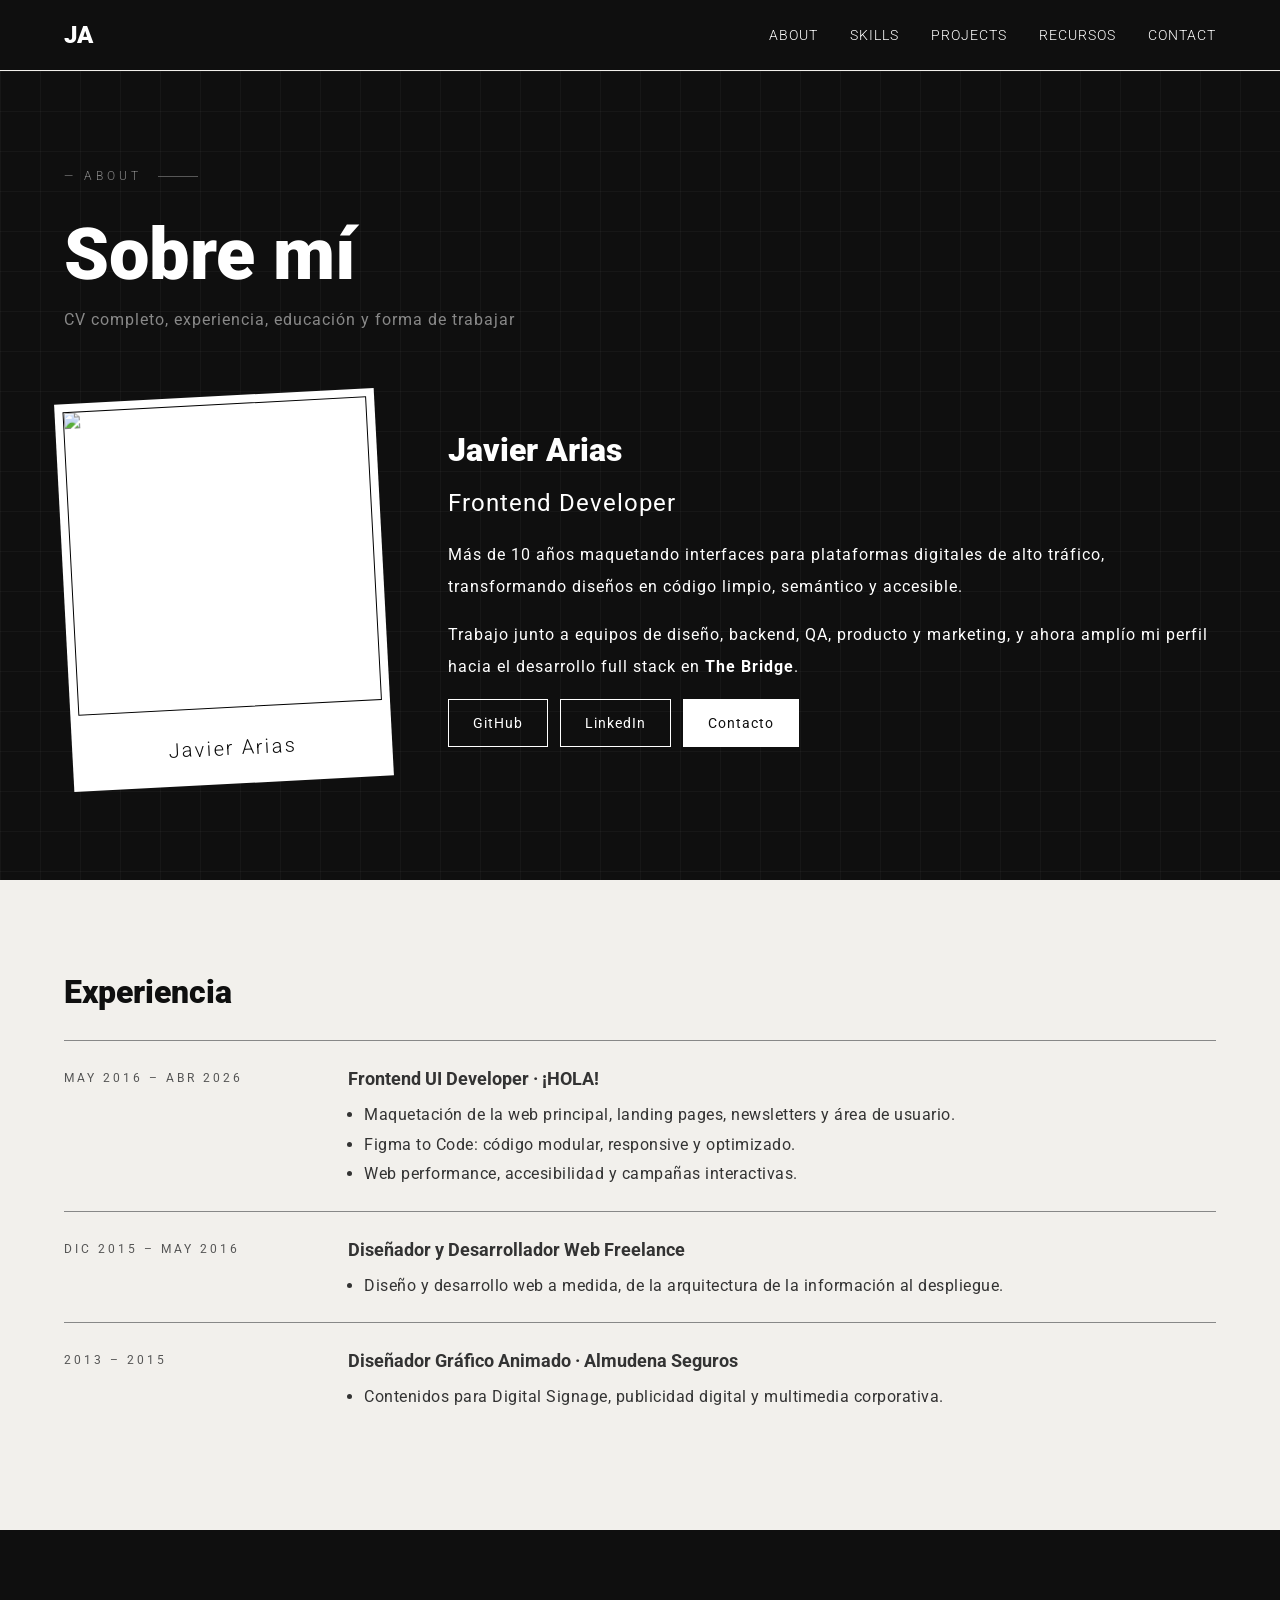
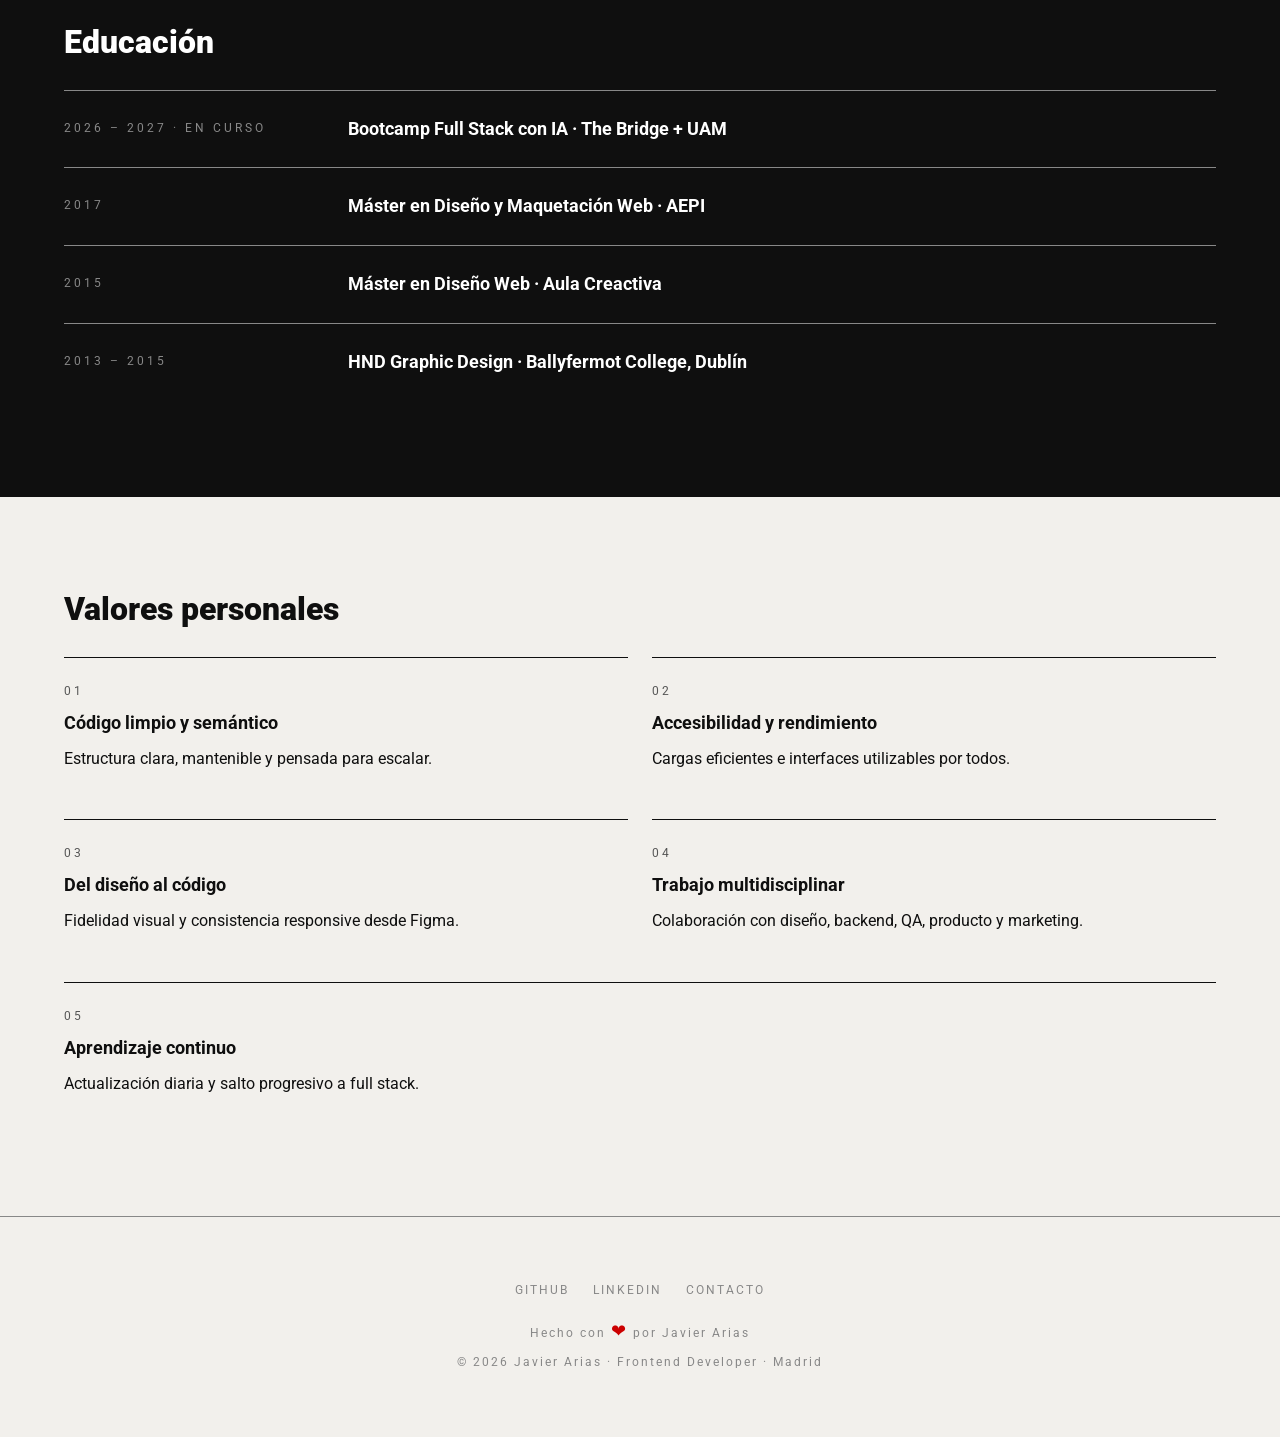
==== about.html @ d060c379 "Feature Sprint-3 - About" ====
<!DOCTYPE html>
<html lang="es">
  <head>
    <meta charset="UTF-8" />
    <meta name="viewport" content="width=device-width, initial-scale=1.0" />
    <meta
      name="description"
      content="Sobre Javier Arias: experiencia, educación y valores de un desarrollador frontend en camino hacia full stack"
    />
    <link
      rel="icon"
      type="image/png"
      href="https://res.cloudinary.com/z6bhb6c7/image/upload/v1793443373/favicon-32x32.png"
    />
    <link rel="stylesheet" href="./css/reset.css" />
    <link rel="stylesheet" href="./css/styles.css" />
    <title>About | Javier Arias</title>
  </head>
  <body>
    <header class="header__main">
      <a href="index.html" class="logo">JA</a>
      <nav class="nav__main">
        <ul class="nav__links">
          <li class="nav__links--li"><a href="about.html">About</a></li>
          <li class="nav__links--li"><a href="index.html#skills">Skills</a></li>
          <li class="nav__links--li"><a href="index.html#projects">Projects</a></li>
          <li class="nav__links--li"><a href="index.html#recursos">Recursos</a></li>
          <li class="nav__links--li"><a href="contacto.html">Contact</a></li>
        </ul>
      </nav>
      <div class="nav__hamburguer">
        <span></span>
        <span></span>
        <span></span>
      </div>
    </header>
    <main>
      <section class="section section--dark about__intro" id="biografia">
        <div class="section__container about__container">
          <p class="section__label">— About</p>
          <header class="about__header">
            <h1 class="about__title">Sobre mí</h1>
            <p class="about__subtitle">
              CV completo, experiencia, educación y forma de trabajar
            </p>
          </header>
          <div class="about__profile">
            <figure class="polaroid">
              <img
                class="polaroid__img"
                src="https://res.cloudinary.com/z6bhb6c7/image/upload/v1794503310/ilustracion-about.png"
                alt="Ilustración de Javier Arias"
              />
              <figcaption class="polaroid__caption">Javier Arias</figcaption>
            </figure>
            <div class="about__text">
              <h2 class="about__name">Javier Arias</h2>
              <p class="about__role">Frontend Developer</p>
              <p class="about__bio">
                Más de 10 años maquetando interfaces para plataformas digitales
                de alto tráfico, transformando diseños en código limpio,
                semántico y accesible.
              </p>
              <p class="about__bio">
                Trabajo junto a equipos de diseño, backend, QA, producto y
                marketing, y ahora amplío mi perfil hacia el desarrollo full
                stack en <strong>The Bridge</strong>.
              </p>
              <div class="hero__actions">
                <a
                  href="https://github.com/ariasimage"
                  class="hero__btn"
                  target="_blank"
                  rel="noopener noreferrer"
                  >GitHub</a
                >
                <a
                  href="https://www.linkedin.com/in/javier-arias-frontend/"
                  class="hero__btn"
                  target="_blank"
                  rel="noopener noreferrer"
                  >LinkedIn</a
                >
                <a href="contacto.html" class="hero__btn hero__btn--solid"
                  >Contacto</a
                >
              </div>
            </div>
          </div>
        </div>
      </section>
      <section class="section section--light" id="experiencia">
        <div class="section__container about__container">
          <h2 class="about__heading">Experiencia</h2>
          <ul class="about__list">
            <li class="about__item">
              <p class="about__date">May 2016 – Abr 2026</p>
              <div class="about__body">
                <h3 class="about__item-title">Frontend UI Developer · ¡HOLA!</h3>
                <ul class="about__tasks">
                  <li>
                    Maquetación de la web principal, landing pages, newsletters
                    y área de usuario.
                  </li>
                  <li>
                    Figma to Code: código modular, responsive y optimizado.
                  </li>
                  <li>
                    Web performance, accesibilidad y campañas interactivas.
                  </li>
                </ul>
              </div>
            </li>
            <li class="about__item">
              <p class="about__date">Dic 2015 – May 2016</p>
              <div class="about__body">
                <h3 class="about__item-title">
                  Diseñador y Desarrollador Web Freelance
                </h3>
                <ul class="about__tasks">
                  <li>
                    Diseño y desarrollo web a medida, de la arquitectura de la
                    información al despliegue.
                  </li>
                </ul>
              </div>
            </li>
            <li class="about__item">
              <p class="about__date">2013 – 2015</p>
              <div class="about__body">
                <h3 class="about__item-title">
                  Diseñador Gráfico Animado · Almudena Seguros
                </h3>
                <ul class="about__tasks">
                  <li>
                    Contenidos para Digital Signage, publicidad digital y
                    multimedia corporativa.
                  </li>
                </ul>
              </div>
            </li>
          </ul>
        </div>
      </section>
      <section class="section section--dark" id="educacion">
        <div class="section__container about__container">
          <h2 class="about__heading">Educación</h2>
          <ul class="about__list">
            <li class="about__item">
              <p class="about__date">2026 – 2027 · En curso</p>
              <div class="about__body">
                <h3 class="about__item-title">
                  Bootcamp Full Stack con IA · The Bridge + UAM
                </h3>
              </div>
            </li>
            <li class="about__item">
              <p class="about__date">2017</p>
              <div class="about__body">
                <h3 class="about__item-title">
                  Máster en Diseño y Maquetación Web · AEPI
                </h3>
              </div>
            </li>
            <li class="about__item">
              <p class="about__date">2015</p>
              <div class="about__body">
                <h3 class="about__item-title">
                  Máster en Diseño Web · Aula Creactiva
                </h3>
              </div>
            </li>
            <li class="about__item">
              <p class="about__date">2013 – 2015</p>
              <div class="about__body">
                <h3 class="about__item-title">
                  HND Graphic Design · Ballyfermot College, Dublín
                </h3>
              </div>
            </li>
          </ul>
        </div>
      </section>
      <section class="section section--light" id="valores">
        <div class="section__container about__container">
          <h2 class="about__heading">Valores personales</h2>
          <ul class="about__cards">
            <li class="about__card">
              <span class="about__card-num">01</span>
              <h3 class="about__item-title">Código limpio y semántico</h3>
              <p>Estructura clara, mantenible y pensada para escalar.</p>
            </li>
            <li class="about__card">
              <span class="about__card-num">02</span>
              <h3 class="about__item-title">Accesibilidad y rendimiento</h3>
              <p>Cargas eficientes e interfaces utilizables por todos.</p>
            </li>
            <li class="about__card">
              <span class="about__card-num">03</span>
              <h3 class="about__item-title">Del diseño al código</h3>
              <p>Fidelidad visual y consistencia responsive desde Figma.</p>
            </li>
            <li class="about__card">
              <span class="about__card-num">04</span>
              <h3 class="about__item-title">Trabajo multidisciplinar</h3>
              <p>
                Colaboración con diseño, backend, QA, producto y marketing.
              </p>
            </li>
            <li class="about__card">
              <span class="about__card-num">05</span>
              <h3 class="about__item-title">Aprendizaje continuo</h3>
              <p>Actualización diaria y salto progresivo a full stack.</p>
            </li>
          </ul>
        </div>
      </section>
    </main>
    <footer class="footer">
      <nav class="footer__nav" aria-label="Enlaces del pie de página">
        <a
          href="https://github.com/ariasimage"
          target="_blank"
          rel="noopener noreferrer"
          >GitHub</a
        >
        <a
          href="https://www.linkedin.com/in/javier-arias-frontend/"
          target="_blank"
          rel="noopener noreferrer"
          >LinkedIn</a
        >
        <a href="contacto.html">Contacto</a>
      </nav>
      <p>
        Hecho con <span class="heart" aria-hidden="true">❤</span> por Javier
        Arias
      </p>
      <p>© 2026 Javier Arias · Frontend Developer · Madrid</p>
    </footer>
  </body>
</html>
---- css/styles.css ----
@import url('https://fonts.googleapis.com/css2?family=Roboto:wght@300;400;500;700;900&display=swap');

:root {
  --color-primary: #2c3e50;
  --color-secondary: #555;
  --color-text: #333333;
  --color-white: #fff;
  --color-black: #000;
  --color-light: #f2f0ec;
  --color-dark: #0f0f0f;
  --color-grey: #888;

  --font-weight-light: 300;
  --font-weight-regular: 400;
  --font-weight-medium: 500;
  --font-weight-bold: 700;
  --font-weight-extraBold: 900;

  --font-size-2xs: 0.75rem; /* 12px */
  --font-size-xs: 0.875rem; /* 14px */
  --font-size-sm: 1rem; /* 16px */
  --font-size-md: 1.125rem; /* 18px */
  --font-size-lg: 1.25rem; /* 20px */
  --font-size-xl: 1.5rem; /* 24px */
  --font-size-2xl: 2rem; /* 32px */
  --font-size-3xl: 2.5rem; /* 40px */
  --font-size-4xl: 3rem; /* 48px */
  --font-size-5xl: 3.5rem; /* 56px */

  --space-3xs: 0.125rem; /* 2px */
  --space-2xs: 0.25rem; /* 4px */
  --space-xs: 0.5rem; /* 8px */
  --space-sm: 0.75rem; /* 12px */
  --space-md: 1rem; /* 16px */
  --space-lg: 1.5rem; /* 24px */
  --space-xl: 2rem; /* 32px */
  --space-2xl: 3rem; /* 48px */
  --space-3xl: 4rem; /* 64px */
  --space-4xl: 6rem; /* 96px */
}

body {
  font-family: 'Roboto', sans-serif;
  color: var(--color-text);
  line-height: 1.6;
  display: flex;
  flex-direction: column;
  min-height: 100vh;
}

.logo {
  font-weight: var(--font-weight-extraBold);
  font-size: var(--font-size-xl);
  color: var(--color-white);
  transition: color 0.2s;
}

.logo:hover {
  color: var(--color-grey);
}

.header__main {
  display: flex;
  justify-content: space-between;
  align-items: center;
  position: sticky;
  top: 0;
  background-color: var(--color-dark);
  box-shadow: var(--shadow-md);
  z-index: 1000;
  padding: var(--space-md) var(--space-xl);
  border-bottom: 1px solid var(--color-light);
}

.nav__main {
  display: none;
  justify-content: space-between;
  align-items: center;
  color: var(--color-white);
}

.nav__links {
  display: flex;
  gap: var(--space-xl);
  letter-spacing: 1px;
  font-size: var(--font-size-xs);
  font-weight: var(--font-weight-light);
  transition: color 0.2s;
  text-transform: uppercase;
}

.nav__links--li {
  transition: color 0.2s linear;
}

.nav__links--li:hover {
  color: var(--color-grey);
}

.nav__hamburguer {
  display: flex;
  flex-direction: column;
  justify-content: space-between;
  width: 30px;
  height: 20px;
  cursor: pointer;
}

.nav__hamburguer span {
  width: 100%;
  height: var(--space-2xs);
  background-color: var(--color-white);
}

.hero {
  display: flex;
  flex-direction: column;
  background-color: var(--color-dark);
  background-image:
    linear-gradient(rgba(255, 255, 255, 0.035) 1px, transparent 1px),
    linear-gradient(90deg, rgba(255, 255, 255, 0.035) 1px, transparent 1px);
  background-size: 40px 40px;
  color: var(--color-white);
}

.hero__image {
  order: -1;
  height: 52vh;
  background: var(--color-light)
    url('https://res.cloudinary.com/z6bhb6c7/image/upload/v1793442219/ilustracion-web.jpg')
    no-repeat right bottom / contain;
  background-blend-mode: multiply;
}

.hero__text {
  display: flex;
  flex-direction: column;
  gap: var(--space-lg);
  padding: var(--space-xl);
}

.hero__name {
  font-size: var(--font-size-4xl);
  font-weight: var(--font-weight-extraBold);
  line-height: 1;
  animation: hero-fade-up 1s ease;
}

.hero__actions {
  display: flex;
  flex-wrap: wrap;
  gap: var(--space-sm);
}

.hero__btn {
  padding: var(--space-sm) var(--space-md);
  border: 1px solid var(--color-white);
  font-size: var(--font-size-xs);
  letter-spacing: 1px;
  color: var(--color-white);
  transition:
    background-color 0.25s,
    color 0.25s;
  animation: hero-fade-up 1s ease;
}

.hero__btn--solid {
  background-color: var(--color-white);
  color: var(--color-dark);
}

.hero__btn:hover,
.hero__btn:focus-visible {
  background-color: var(--color-white);
  color: var(--color-dark);
}

.hero__btn--solid:hover,
.hero__btn--solid:focus-visible {
  background-color: transparent;
  color: var(--color-white);
}

.hero__btn:focus-visible {
  outline: 2px solid var(--color-white);
  outline-offset: 3px;
}

@keyframes hero-fade-up {
  from {
    opacity: 0;
    transform: translateY(30px);
  }
  to {
    opacity: 1;
    transform: none;
  }
}

.section {
  padding: var(--space-3xl) var(--space-xl);
}

.section--light {
  background-color: var(--color-light);
  color: var(--color-text);
}

.section--dark {
  background-color: var(--color-dark);
  color: var(--color-white);
}

.section__label {
  display: flex;
  align-items: center;
  gap: var(--space-md);
  margin-bottom: var(--space-2xl);
  font-size: var(--font-size-2xs);
  font-weight: var(--font-weight-light);
  letter-spacing: 4px;
  text-transform: uppercase;
  color: var(--color-grey);
}

.section__label::after {
  content: '';
  width: 40px;
  height: 1px;
  background-color: currentColor;
  opacity: 0.6;
}

.section__container {
  max-width: 1200px;
  margin: 0 auto;
}

.section__role--tag {
  font-size: var(--font-size-xl);
  color: var(--color-dark);
  letter-spacing: 1px;
  padding-bottom: var(--space-md);
}

.section__description {
  line-height: 2;
  letter-spacing: 1px;
  color: var(--color-dark);
}

.footer {
  display: flex;
  flex-direction: column;
  align-items: center;
  gap: var(--space-xs);
  margin-top: auto;
  padding: var(--space-3xl) var(--space-xl);
  background-color: var(--color-light);
  border-top: 1px solid var(--color-grey);
  color: var(--color-grey);
  font-size: var(--font-size-2xs);
  letter-spacing: 2px;
  text-align: center;
}

.footer__nav {
  display: flex;
  justify-content: center;
  flex-wrap: wrap;
  gap: var(--space-lg);
  margin-bottom: var(--space-xs);
}

.footer__nav a {
  color: var(--color-grey);
  font-weight: var(--font-weight-regular);
  text-transform: uppercase;
  transition: color 0.2s;
}

.footer__nav a:hover,
.footer__nav a:focus-visible {
  color: var(--color-dark);
}

.heart {
  display: inline-block;
  color: #cc0000;
  font-size: var(--font-size-md);
  animation: heartbeat 1.5s infinite;
}

@keyframes heartbeat {
  0% {
    transform: scale(1);
  }
  14% {
    transform: scale(1.3);
  }
  28% {
    transform: scale(1);
  }
  42% {
    transform: scale(1.2);
  }
  70% {
    transform: scale(1);
  }
  100% {
    transform: scale(1);
  }
}

.main--grow {
  display: flex;
  flex: 1;
}

.contact {
  display: flex;
  flex: 1;
  justify-content: center;
  padding: var(--space-3xl) var(--space-xl);
  background-color: var(--color-light);
}

.contact__container {
  display: flex;
  flex-direction: column;
  gap: var(--space-lg);
  width: 100%;
  max-width: 760px;
}

.contact__tag {
  margin-bottom: 0;
  color: var(--color-secondary);
}

.contact__title {
  font-size: var(--font-size-4xl);
  font-weight: var(--font-weight-extraBold);
  line-height: 1;
  color: var(--color-dark);
}

.contact__intro {
  margin-bottom: var(--space-lg);
  line-height: 2;
  letter-spacing: 1px;
  color: var(--color-dark);
}

.contact__form {
  display: flex;
  flex-direction: column;
  gap: var(--space-lg);
}

.contact__row {
  display: flex;
  flex-direction: column;
  gap: var(--space-lg);
}

.contact__field {
  display: flex;
  flex-direction: column;
  flex: 1;
  gap: var(--space-xs);
}

.contact__label {
  font-size: var(--font-size-2xs);
  letter-spacing: 3px;
  text-transform: uppercase;
  color: var(--color-secondary);
}

.contact__input {
  width: 100%;
  padding: var(--space-sm) var(--space-md);
  border: 1px solid var(--color-dark);
  background-color: var(--color-white);
  font: inherit;
  font-size: var(--font-size-sm);
  color: var(--color-dark);
}

.contact__input::placeholder {
  color: var(--color-secondary);
  opacity: 0.5;
}

.contact__input:focus-visible {
  outline: 2px solid var(--color-dark);
  outline-offset: 3px;
}

.contact__textarea {
  resize: vertical;
  min-height: 160px;
}

.contact__submit {
  align-self: flex-start;
  padding: var(--space-md) var(--space-2xl);
  border: 1px solid var(--color-dark);
  background-color: var(--color-dark);
  font: inherit;
  font-size: var(--font-size-xs);
  letter-spacing: 2px;
  text-transform: uppercase;
  color: var(--color-white);
  cursor: pointer;
  transition:
    background-color 0.25s,
    color 0.25s;
}

.contact__submit:hover,
.contact__submit:focus-visible {
  background-color: transparent;
  color: var(--color-dark);
}

.contact__submit:focus-visible {
  outline: 2px solid var(--color-dark);
  outline-offset: 3px;
}

.about__intro {
  background-image:
    linear-gradient(rgba(255, 255, 255, 0.035) 1px, transparent 1px),
    linear-gradient(90deg, rgba(255, 255, 255, 0.035) 1px, transparent 1px);
  background-size: 40px 40px;
}

.about__container {
  display: flex;
  flex-direction: column;
  gap: var(--space-xl);
}

.about__container .section__label {
  margin-bottom: 0;
}

.about__header {
  display: flex;
  flex-direction: column;
  gap: var(--space-md);
}

.about__title {
  font-size: var(--font-size-4xl);
  font-weight: var(--font-weight-extraBold);
  line-height: 1;
}

.about__subtitle {
  letter-spacing: 1px;
  color: var(--color-grey);
}

.about__profile {
  display: flex;
  flex-direction: column;
  align-items: center;
  gap: var(--space-2xl);
  padding-top: var(--space-xl);
}

.about__text {
  display: flex;
  flex-direction: column;
  gap: var(--space-md);
}

.about__name {
  font-size: var(--font-size-2xl);
  font-weight: var(--font-weight-extraBold);
  line-height: 1.1;
}

.about__role {
  font-size: var(--font-size-xl);
  letter-spacing: 1px;
}

.about__bio {
  line-height: 2;
  letter-spacing: 1px;
}

.polaroid {
  display: flex;
  flex-direction: column;
  flex: 0 0 auto;
  width: 100%;
  max-width: 320px;
  padding: var(--space-xs);
  background-color: var(--color-white);
  transform: rotate(-3deg);
  transition: transform 0.3s ease;
}

.polaroid:hover {
  transform: rotate(0deg);
}

.polaroid__img {
  width: 100%;
  aspect-ratio: 1 / 1;
  object-fit: cover;
  border: 1px solid var(--color-black);
}

.polaroid__caption {
  padding: var(--space-lg) 0 var(--space-sm);
  text-align: center;
  font-size: var(--font-size-lg);
  font-weight: var(--font-weight-light);
  letter-spacing: 2px;
  color: var(--color-dark);
}

.about__heading {
  font-size: var(--font-size-2xl);
  font-weight: var(--font-weight-extraBold);
  line-height: 1;
}

.section--light .about__heading {
  color: var(--color-dark);
}

.about__list {
  display: flex;
  flex-direction: column;
}

.about__item {
  display: flex;
  flex-direction: column;
  gap: var(--space-xs);
  padding: var(--space-lg) 0;
  border-top: 1px solid var(--color-grey);
}

.about__date {
  font-size: var(--font-size-2xs);
  letter-spacing: 3px;
  text-transform: uppercase;
  color: var(--color-grey);
}

.section--light .about__date {
  color: var(--color-secondary);
}

.about__body {
  display: flex;
  flex-direction: column;
  flex: 1;
  gap: var(--space-xs);
}

.about__item-title {
  font-size: var(--font-size-md);
  font-weight: var(--font-weight-bold);
}

.about__tasks {
  display: flex;
  flex-direction: column;
  gap: var(--space-2xs);
  padding-left: var(--space-md);
  list-style: disc;
  letter-spacing: 0.5px;
}

.about__cards {
  display: flex;
  flex-direction: column;
  gap: var(--space-md);
}

.about__card {
  display: flex;
  flex-direction: column;
  gap: var(--space-xs);
  padding: var(--space-lg) 0;
  border-top: 1px solid var(--color-dark);
  color: var(--color-dark);
}

.about__card-num {
  font-size: var(--font-size-2xs);
  letter-spacing: 3px;
  color: var(--color-secondary);
}

@media (min-width: 768px) {
  .nav__hamburguer {
    display: none;
  }

  .nav__main {
    display: flex;
  }

  .section {
    padding: var(--space-4xl) var(--space-3xl);
  }

  .header__main {
    padding: var(--space-md) var(--space-3xl);
  }

  .section__role--tag {
    font-size: var(--font-size-2xl);
  }

  .contact {
    padding: var(--space-4xl) var(--space-3xl);
  }

  .contact__title {
    font-size: 4.5rem;
  }

  .contact__row {
    flex-direction: row;
  }
  .about__title {
    font-size: 4.5rem;
  }

  .about__profile {
    flex-direction: row;
    gap: var(--space-3xl);
  }

  .about__text {
    flex: 1;
  }

  .about__item {
    flex-direction: row;
    gap: var(--space-3xl);
  }

  .about__date {
    flex: 0 0 220px;
    padding-top: var(--space-2xs);
  }

  .about__cards {
    flex-direction: row;
    flex-wrap: wrap;
    gap: var(--space-lg);
  }

  .about__card {
    flex: 1 1 calc(50% - var(--space-lg));
  }
}

@media (min-width: 1240px) {
  .hero {
    flex-direction: row;
    height: 60vh;
    min-height: 480px;
  }

  .hero__text {
    flex: 0 0 50%;
    justify-content: center;
    padding: var(--space-3xl);
  }

  .hero__image {
    order: 0;
    flex: 1;
    height: auto;
  }

  .hero__name {
    font-size: 150px;
  }

  .hero__name span {
    display: block;
  }

  .hero__btn {
    padding: var(--space-sm) var(--space-lg);
  }
}
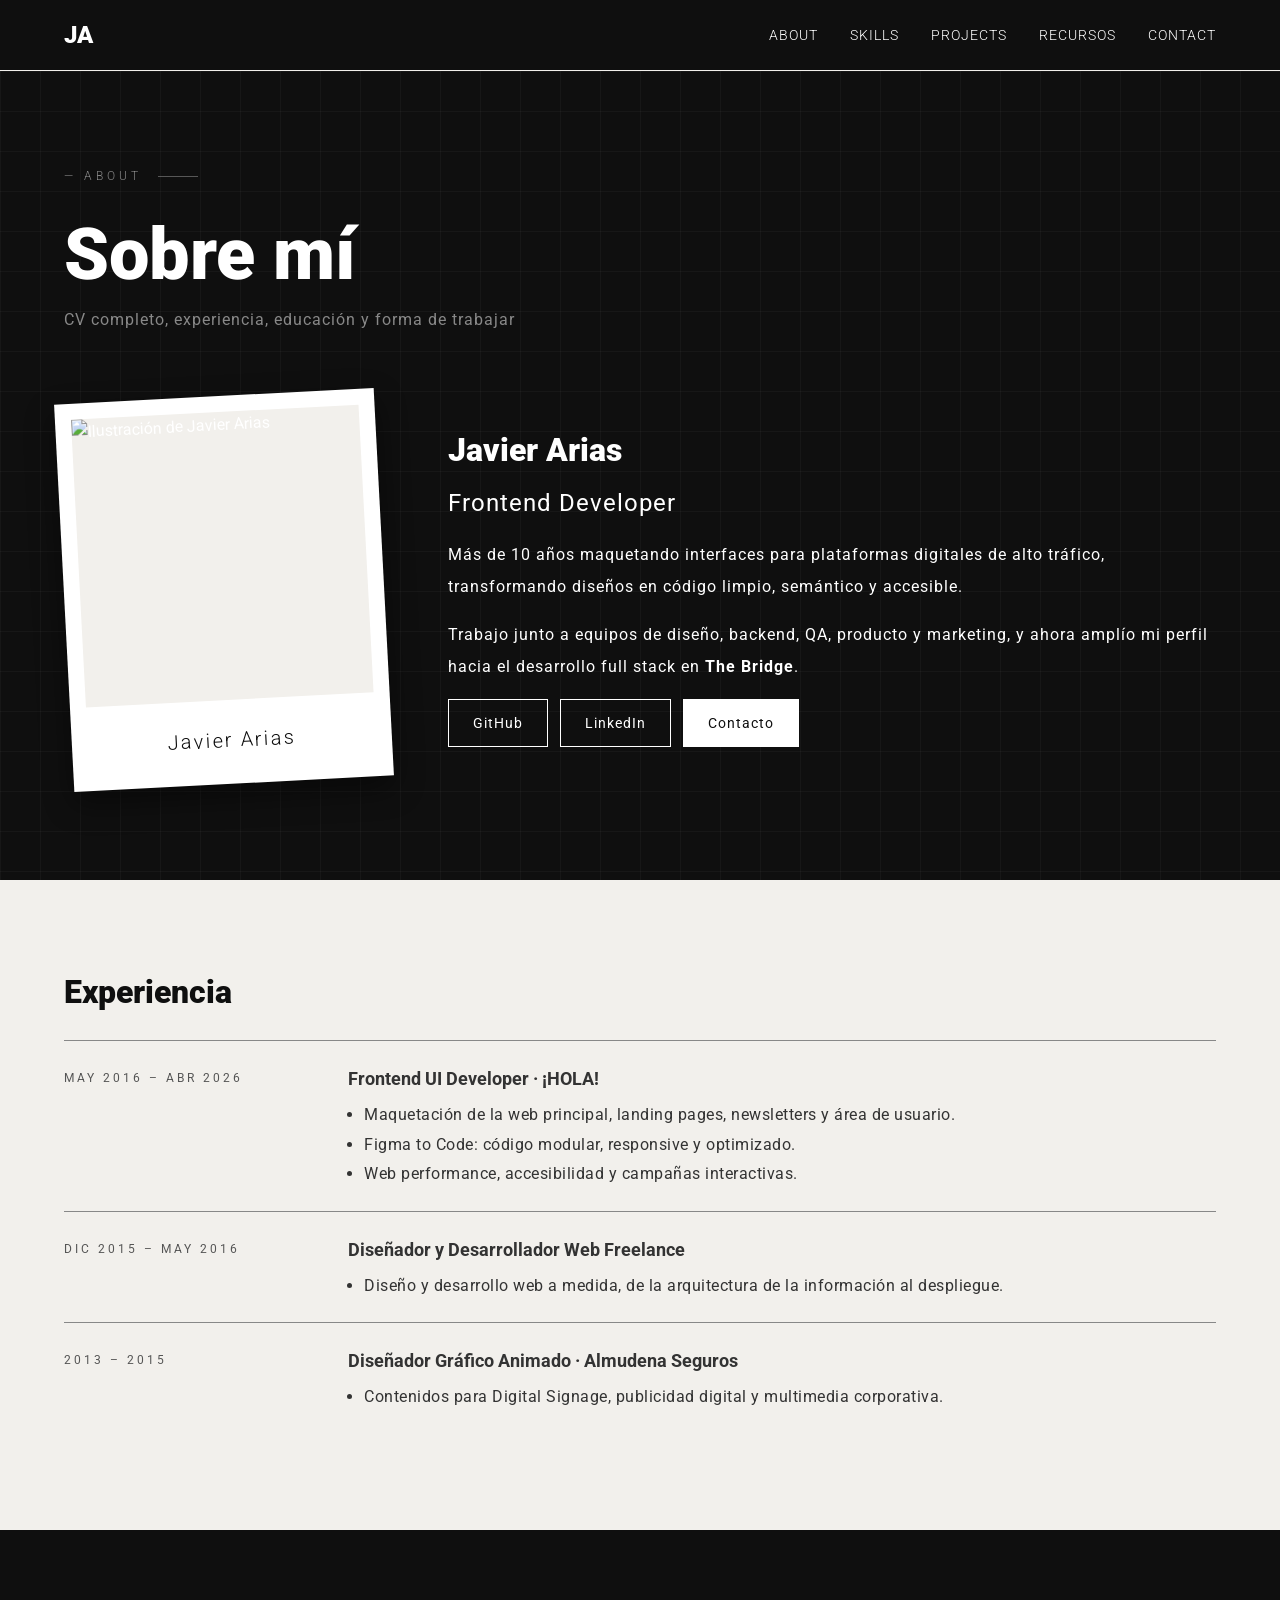
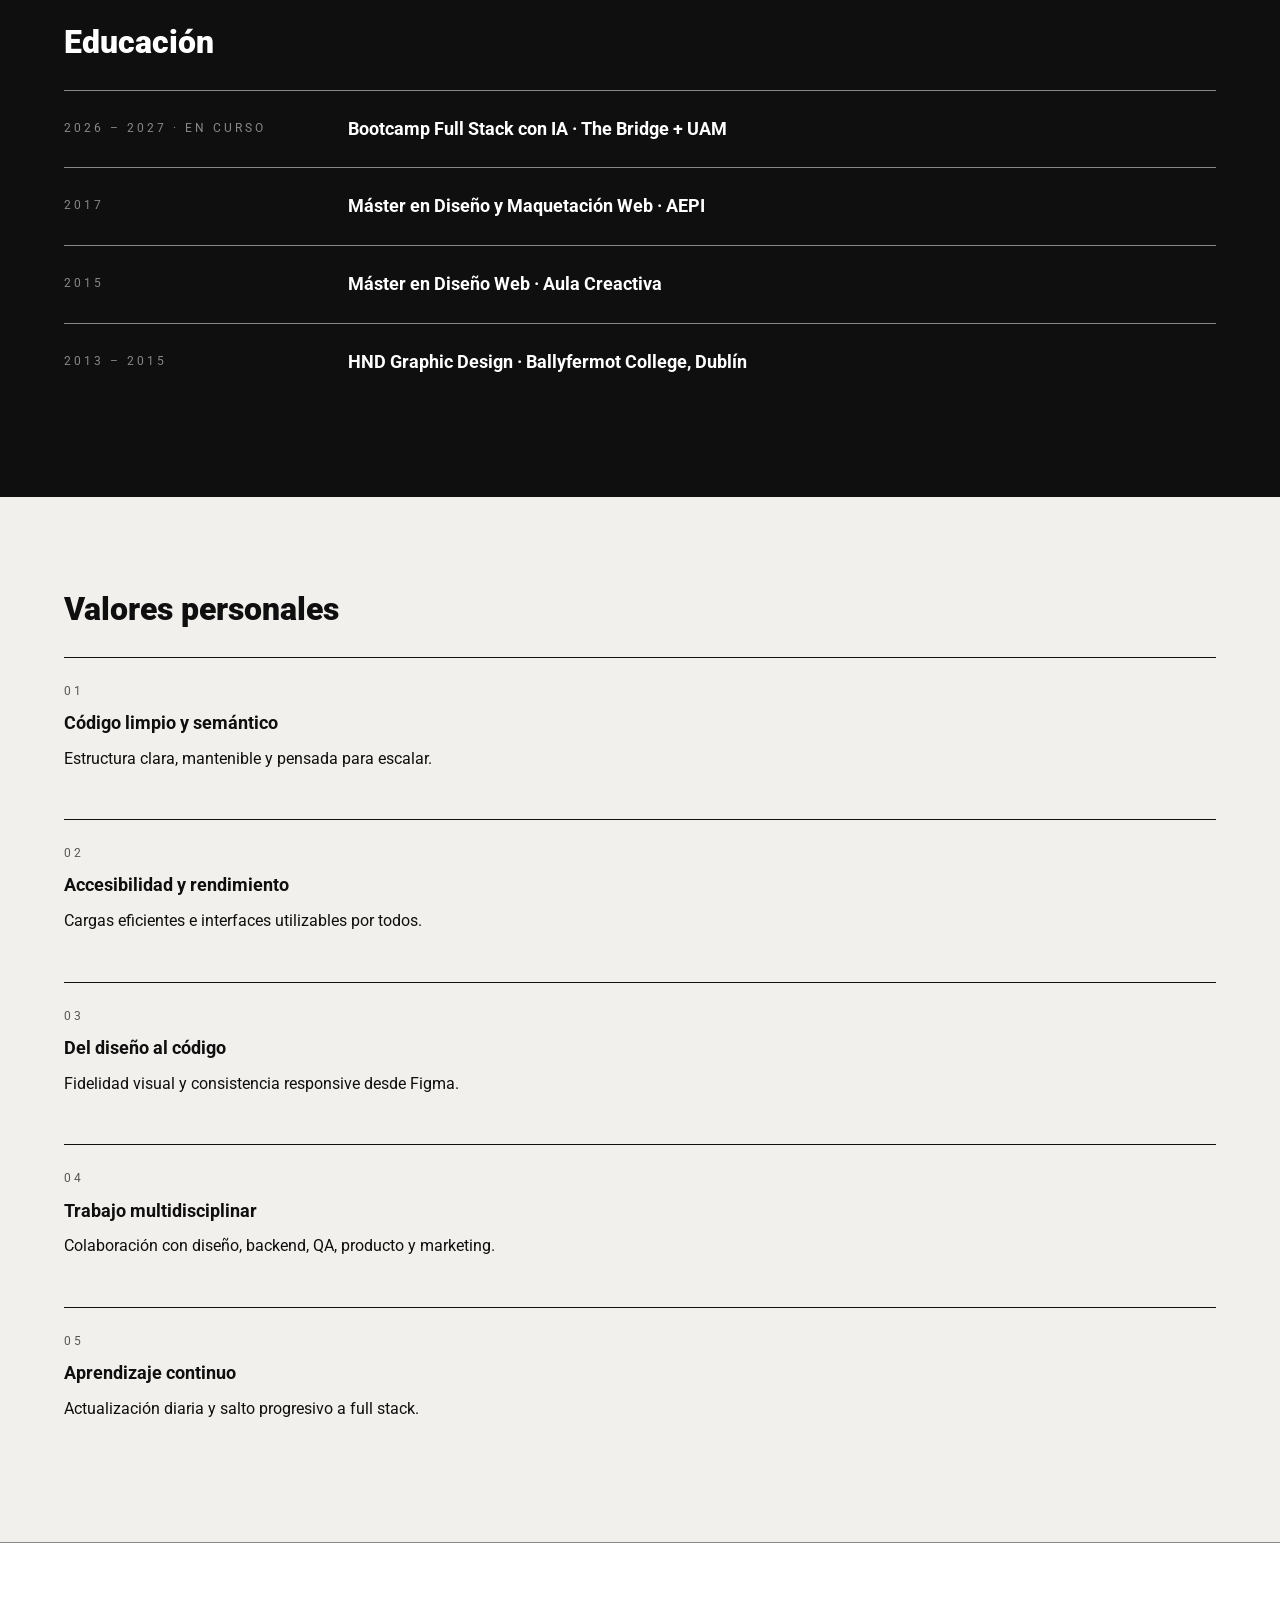
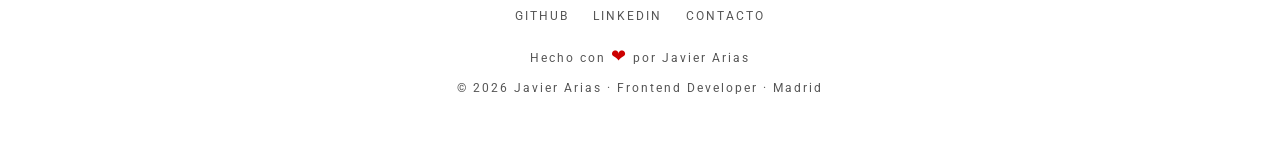
==== commit 92c80f49: "Menú hamburguesa y otros arreglos Feature Sprint-3" ====
--- a/about.html
+++ b/about.html
@@ -15,11 +15,12 @@
     <link rel="stylesheet" href="./css/reset.css" />
     <link rel="stylesheet" href="./css/styles.css" />
     <title>About | Javier Arias</title>
+      <script src="./js/script.js" defer></script>
   </head>
   <body>
     <header class="header__main">
       <a href="index.html" class="logo">JA</a>
-      <nav class="nav__main">
+      <nav class="nav__main" id="nav-principal" aria-label="Navegación principal">
         <ul class="nav__links">
           <li class="nav__links--li"><a href="about.html">About</a></li>
           <li class="nav__links--li"><a href="index.html#skills">Skills</a></li>
@@ -28,12 +29,19 @@
           <li class="nav__links--li"><a href="contacto.html">Contact</a></li>
         </ul>
       </nav>
-      <div class="nav__hamburguer">
+      <button
+        class="nav__hamburguer"
+        type="button"
+        aria-label="Abrir menú"
+        aria-expanded="false"
+        aria-controls="nav-principal"
+      >
         <span></span>
         <span></span>
         <span></span>
-      </div>
+      </button>
     </header>
+
     <main>
       <section class="section section--dark about__intro" id="biografia">
         <div class="section__container about__container">
@@ -44,6 +52,7 @@
               CV completo, experiencia, educación y forma de trabajar
             </p>
           </header>
+
           <div class="about__profile">
             <figure class="polaroid">
               <img
@@ -53,6 +62,7 @@
               />
               <figcaption class="polaroid__caption">Javier Arias</figcaption>
             </figure>
+
             <div class="about__text">
               <h2 class="about__name">Javier Arias</h2>
               <p class="about__role">Frontend Developer</p>
@@ -89,6 +99,7 @@
           </div>
         </div>
       </section>
+
       <section class="section section--light" id="experiencia">
         <div class="section__container about__container">
           <h2 class="about__heading">Experiencia</h2>
@@ -142,6 +153,7 @@
           </ul>
         </div>
       </section>
+
       <section class="section section--dark" id="educacion">
         <div class="section__container about__container">
           <h2 class="about__heading">Educación</h2>
@@ -181,6 +193,7 @@
           </ul>
         </div>
       </section>
+
       <section class="section section--light" id="valores">
         <div class="section__container about__container">
           <h2 class="about__heading">Valores personales</h2>
@@ -216,6 +229,7 @@
         </div>
       </section>
     </main>
+
     <footer class="footer">
       <nav class="footer__nav" aria-label="Enlaces del pie de página">
         <a
--- a/css/styles.css
+++ b/css/styles.css
@@ -73,15 +73,35 @@
 }
 
 .nav__main {
-  display: none;
-  justify-content: space-between;
-  align-items: center;
+  display: flex;
+  flex-direction: column;
+  position: fixed;
+  top: 0;
+  right: 0;
+  width: 280px;
+  height: 100vh;
+  padding: var(--space-4xl) var(--space-xl) var(--space-xl);
+  background-color: var(--color-dark);
+  border-left: 1px solid var(--color-grey);
   color: var(--color-white);
+  overflow-y: auto;
+  transform: translateX(100%);
+  visibility: hidden; 
+}
+
+.nav__main--open {
+  transform: translateX(0);
+  visibility: visible;
+  opacity: 0.95;
+  transition:
+    transform 0.3s ease,
+    visibility 0.3s;
 }
 
 .nav__links {
   display: flex;
-  gap: var(--space-xl);
+  flex-direction: column;
+  gap: var(--space-xs);
   letter-spacing: 1px;
   font-size: var(--font-size-xs);
   font-weight: var(--font-weight-light);
@@ -97,12 +117,21 @@
   color: var(--color-grey);
 }
 
+.nav__links--li a {
+  display: block;
+  padding: var(--space-sm) 0; 
+}
+
 .nav__hamburguer {
   display: flex;
   flex-direction: column;
   justify-content: space-between;
+  position: relative; 
   width: 30px;
   height: 20px;
+  padding: 0;
+  background: none;
+  border: 0;
   cursor: pointer;
 }
 
@@ -110,6 +139,21 @@
   width: 100%;
   height: var(--space-2xs);
   background-color: var(--color-white);
+  transition:
+    transform 0.3s ease,
+    opacity 0.2s;
+}
+
+.nav__hamburguer[aria-expanded="true"] span:nth-child(1) {
+  transform: translateY(8px) rotate(45deg);
+}
+
+.nav__hamburguer[aria-expanded="true"] span:nth-child(2) {
+  opacity: 0;
+}
+
+.nav__hamburguer[aria-expanded="true"] span:nth-child(3) {
+  transform: translateY(-8px) rotate(-45deg);
 }
 
 .hero {
@@ -256,9 +300,9 @@
   gap: var(--space-xs);
   margin-top: auto;
   padding: var(--space-3xl) var(--space-xl);
-  background-color: var(--color-light);
+  background-color: var(--color-white);
   border-top: 1px solid var(--color-grey);
-  color: var(--color-grey);
+  color: var(--color-secondary);
   font-size: var(--font-size-2xs);
   letter-spacing: 2px;
   text-align: center;
@@ -273,7 +317,7 @@
 }
 
 .footer__nav a {
-  color: var(--color-grey);
+  color: var(--color-secondary);
   font-weight: var(--font-weight-regular);
   text-transform: uppercase;
   transition: color 0.2s;
@@ -346,6 +390,7 @@
 }
 
 .contact__intro {
+  max-width: 560px;
   margin-bottom: var(--space-lg);
   line-height: 2;
   letter-spacing: 1px;
@@ -390,7 +435,7 @@
 
 .contact__input::placeholder {
   color: var(--color-secondary);
-  opacity: 0.5;
+  opacity: .5;
 }
 
 .contact__input:focus-visible {
@@ -500,8 +545,9 @@
   flex: 0 0 auto;
   width: 100%;
   max-width: 320px;
-  padding: var(--space-xs);
+  padding: var(--space-md) var(--space-md) var(--space-sm);
   background-color: var(--color-white);
+  box-shadow: 0 12px 30px color-mix(in srgb, var(--color-black) 45%, transparent);
   transform: rotate(-3deg);
   transition: transform 0.3s ease;
 }
@@ -514,11 +560,11 @@
   width: 100%;
   aspect-ratio: 1 / 1;
   object-fit: cover;
-  border: 1px solid var(--color-black);
+  background-color: var(--color-light);
 }
 
 .polaroid__caption {
-  padding: var(--space-lg) 0 var(--space-sm);
+  padding: var(--space-lg) 0 var(--space-md);
   text-align: center;
   font-size: var(--font-size-lg);
   font-weight: var(--font-weight-light);
@@ -608,7 +654,25 @@
   }
 
   .nav__main {
-    display: flex;
+    flex-direction: row;
+    position: static;
+    width: auto;
+    height: auto;
+    padding: 0;
+    background-color: transparent;
+    border-left: 0;
+    overflow: visible;
+    transform: none;
+    visibility: visible;
+  }
+
+  .nav__links {
+    flex-direction: row;
+    gap: var(--space-xl);
+  }
+
+  .nav__links--li a {
+    padding: 0;
   }
 
   .section {
@@ -634,7 +698,8 @@
   .contact__row {
     flex-direction: row;
   }
-  .about__title {
+
+    .about__title {
     font-size: 4.5rem;
   }
 
@@ -664,7 +729,7 @@
   }
 
   .about__card {
-    flex: 1 1 calc(50% - var(--space-lg));
+    flex: 1 1 50%;
   }
 }
 
@@ -678,7 +743,7 @@
   .hero__text {
     flex: 0 0 50%;
     justify-content: center;
-    padding: var(--space-3xl);
+    padding:var(--space-3xl);
   }
 
   .hero__image {
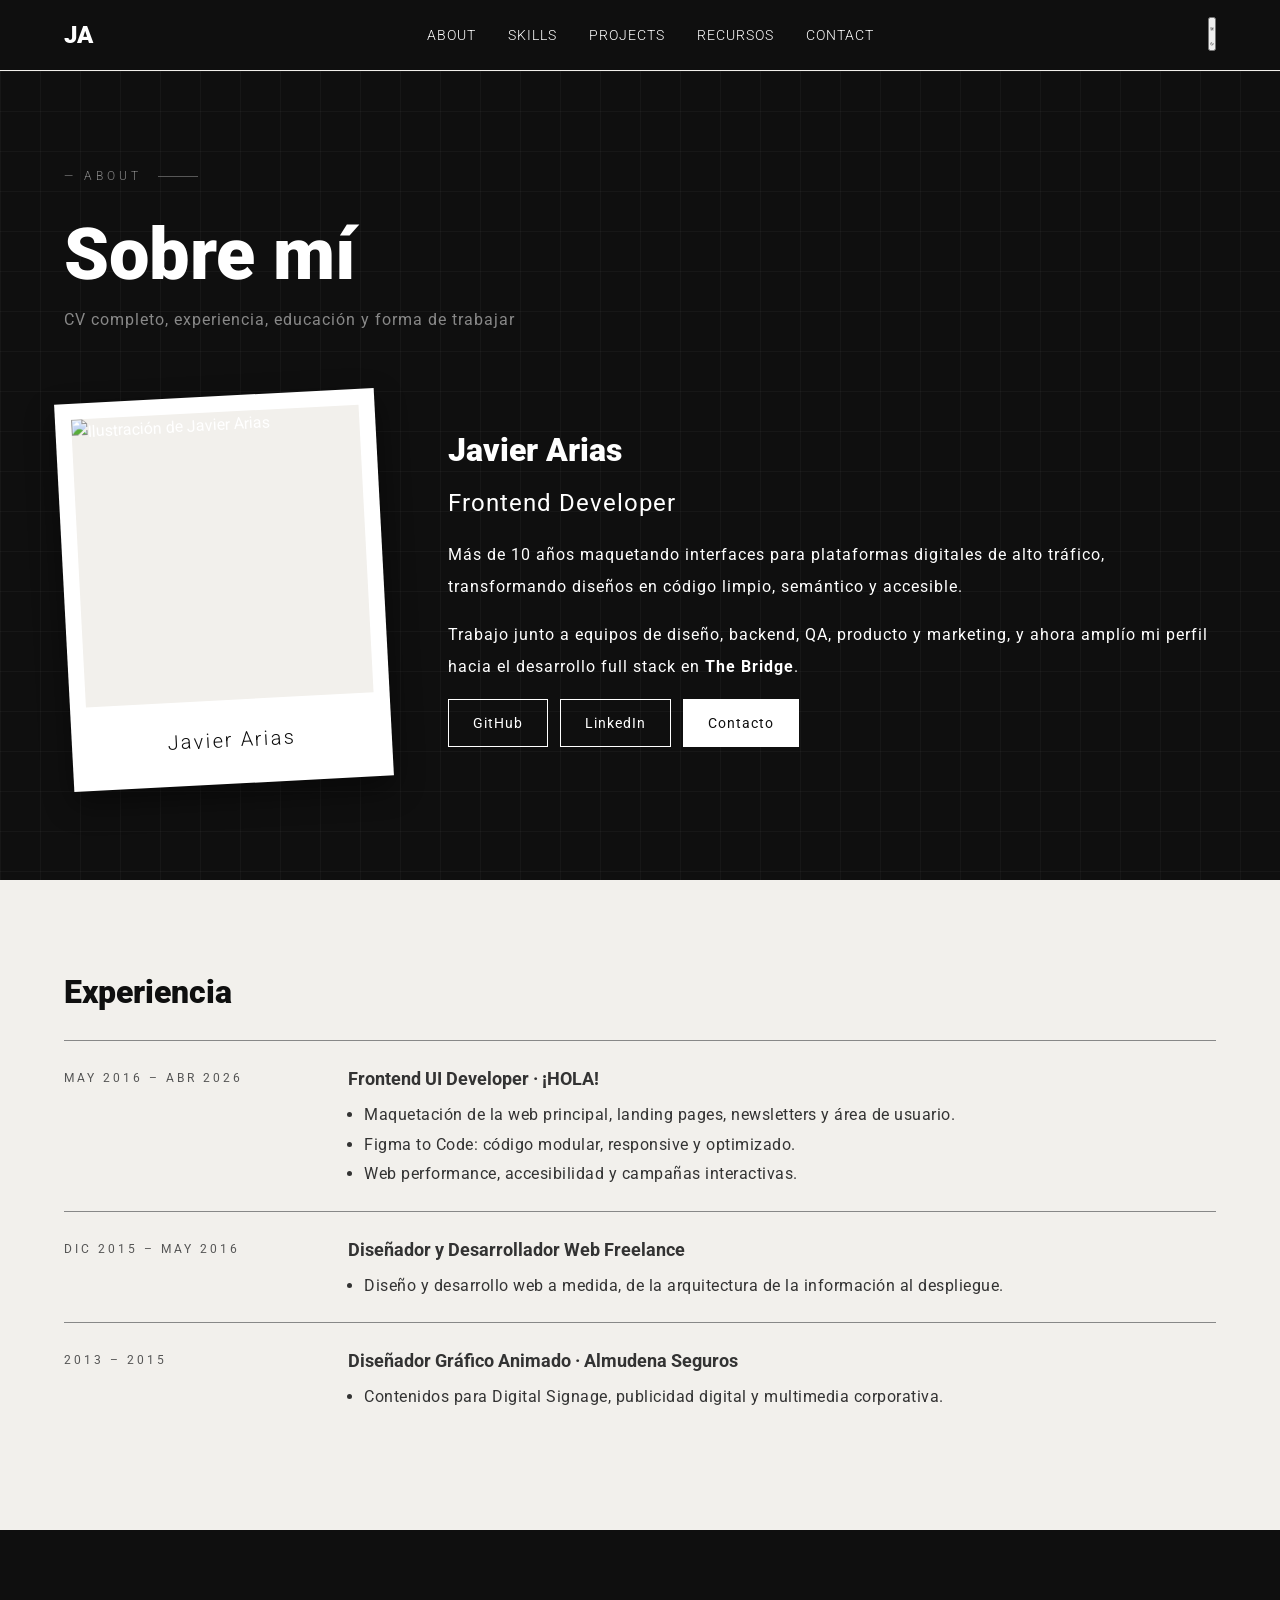
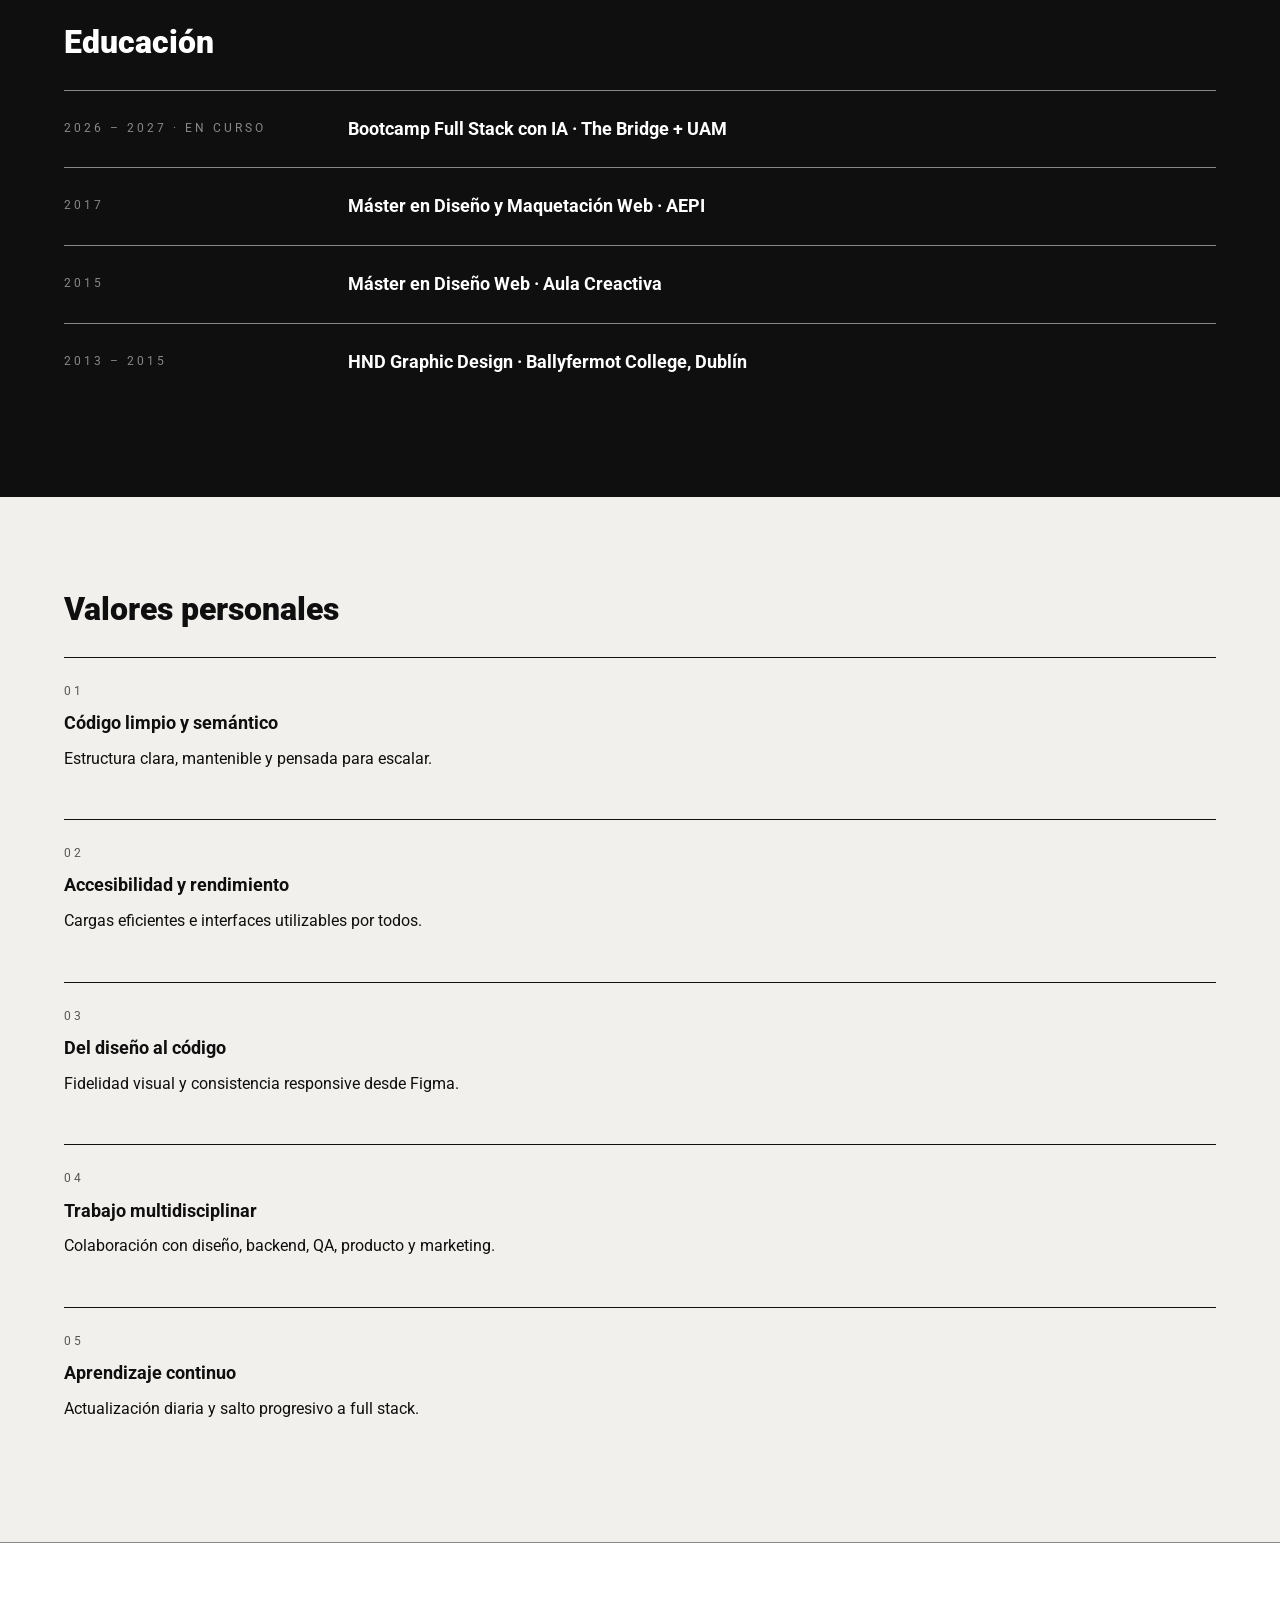
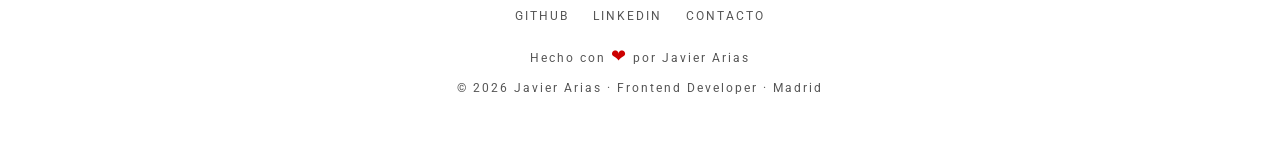
==== commit bb3c31b2: "Fature Sprint-4" ====
--- a/about.html
+++ b/about.html
@@ -15,32 +15,9 @@
     <link rel="stylesheet" href="./css/reset.css" />
     <link rel="stylesheet" href="./css/styles.css" />
     <title>About | Javier Arias</title>
-      <script src="./js/script.js" defer></script>
   </head>
   <body>
-    <header class="header__main">
-      <a href="index.html" class="logo">JA</a>
-      <nav class="nav__main" id="nav-principal" aria-label="Navegación principal">
-        <ul class="nav__links">
-          <li class="nav__links--li"><a href="about.html">About</a></li>
-          <li class="nav__links--li"><a href="index.html#skills">Skills</a></li>
-          <li class="nav__links--li"><a href="index.html#projects">Projects</a></li>
-          <li class="nav__links--li"><a href="index.html#recursos">Recursos</a></li>
-          <li class="nav__links--li"><a href="contacto.html">Contact</a></li>
-        </ul>
-      </nav>
-      <button
-        class="nav__hamburguer"
-        type="button"
-        aria-label="Abrir menú"
-        aria-expanded="false"
-        aria-controls="nav-principal"
-      >
-        <span></span>
-        <span></span>
-        <span></span>
-      </button>
-    </header>
+    <header class="header__main"></header>
 
     <main>
       <section class="section section--dark about__intro" id="biografia">
@@ -230,27 +207,7 @@
       </section>
     </main>
 
-    <footer class="footer">
-      <nav class="footer__nav" aria-label="Enlaces del pie de página">
-        <a
-          href="https://github.com/ariasimage"
-          target="_blank"
-          rel="noopener noreferrer"
-          >GitHub</a
-        >
-        <a
-          href="https://www.linkedin.com/in/javier-arias-frontend/"
-          target="_blank"
-          rel="noopener noreferrer"
-          >LinkedIn</a
-        >
-        <a href="contacto.html">Contacto</a>
-      </nav>
-      <p>
-        Hecho con <span class="heart" aria-hidden="true">❤</span> por Javier
-        Arias
-      </p>
-      <p>© 2026 Javier Arias · Frontend Developer · Madrid</p>
-    </footer>
+    <footer class="footer"></footer>
+    <script type="module" src="./js/main.js"></script>
   </body>
 </html>
--- a/css/styles.css
+++ b/css/styles.css
@@ -86,16 +86,23 @@
   color: var(--color-white);
   overflow-y: auto;
   transform: translateX(100%);
-  visibility: hidden; 
-}
-
-.nav__main--open {
+  visibility: hidden;
+}
+
+.nav__main.active {
   transform: translateX(0);
   visibility: visible;
   opacity: 0.95;
+  justify-content: center;
+  text-align: center;
+  padding: var(--space-xl) var(--space-xl);
   transition:
     transform 0.3s ease,
     visibility 0.3s;
+}
+
+.nav__main.active .nav__links--li {
+  border-bottom: 1px solid #8888888c;
 }
 
 .nav__links {
@@ -119,14 +126,14 @@
 
 .nav__links--li a {
   display: block;
-  padding: var(--space-sm) 0; 
+  padding: var(--space-sm) 0;
 }
 
 .nav__hamburguer {
   display: flex;
   flex-direction: column;
   justify-content: space-between;
-  position: relative; 
+  position: relative;
   width: 30px;
   height: 20px;
   padding: 0;
@@ -144,15 +151,15 @@
     opacity 0.2s;
 }
 
-.nav__hamburguer[aria-expanded="true"] span:nth-child(1) {
+.nav__hamburguer.active span:nth-child(1) {
   transform: translateY(8px) rotate(45deg);
 }
 
-.nav__hamburguer[aria-expanded="true"] span:nth-child(2) {
+.nav__hamburguer.active span:nth-child(2) {
   opacity: 0;
 }
 
-.nav__hamburguer[aria-expanded="true"] span:nth-child(3) {
+.nav__hamburguer.active span:nth-child(3) {
   transform: translateY(-8px) rotate(-45deg);
 }
 
@@ -435,7 +442,7 @@
 
 .contact__input::placeholder {
   color: var(--color-secondary);
-  opacity: .5;
+  opacity: 0.5;
 }
 
 .contact__input:focus-visible {
@@ -547,7 +554,8 @@
   max-width: 320px;
   padding: var(--space-md) var(--space-md) var(--space-sm);
   background-color: var(--color-white);
-  box-shadow: 0 12px 30px color-mix(in srgb, var(--color-black) 45%, transparent);
+  box-shadow: 0 12px 30px
+    color-mix(in srgb, var(--color-black) 45%, transparent);
   transform: rotate(-3deg);
   transition: transform 0.3s ease;
 }
@@ -675,6 +683,10 @@
     padding: 0;
   }
 
+  .nav__main.active .nav__links--li {
+    border-bottom: 0;
+  }
+
   .section {
     padding: var(--space-4xl) var(--space-3xl);
   }
@@ -699,7 +711,7 @@
     flex-direction: row;
   }
 
-    .about__title {
+  .about__title {
     font-size: 4.5rem;
   }
 
@@ -743,7 +755,7 @@
   .hero__text {
     flex: 0 0 50%;
     justify-content: center;
-    padding:var(--space-3xl);
+    padding: var(--space-3xl);
   }
 
   .hero__image {
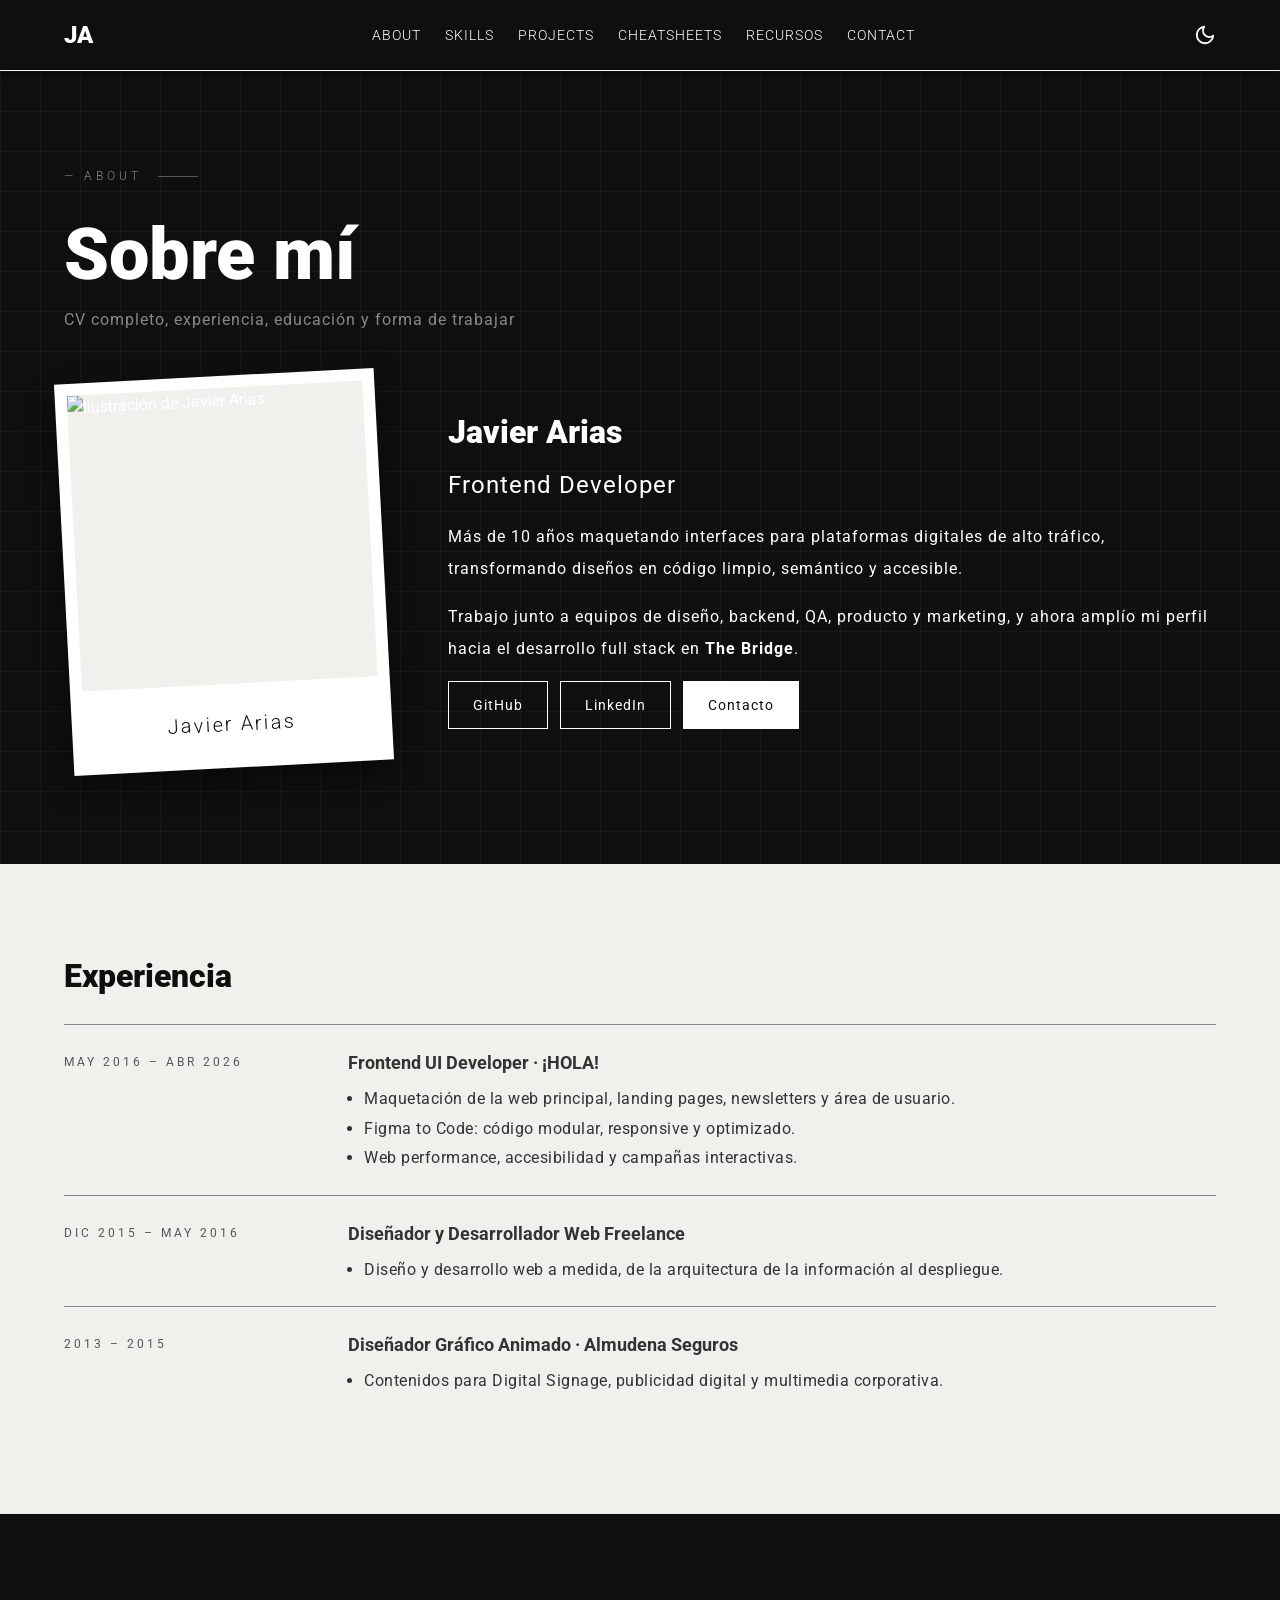
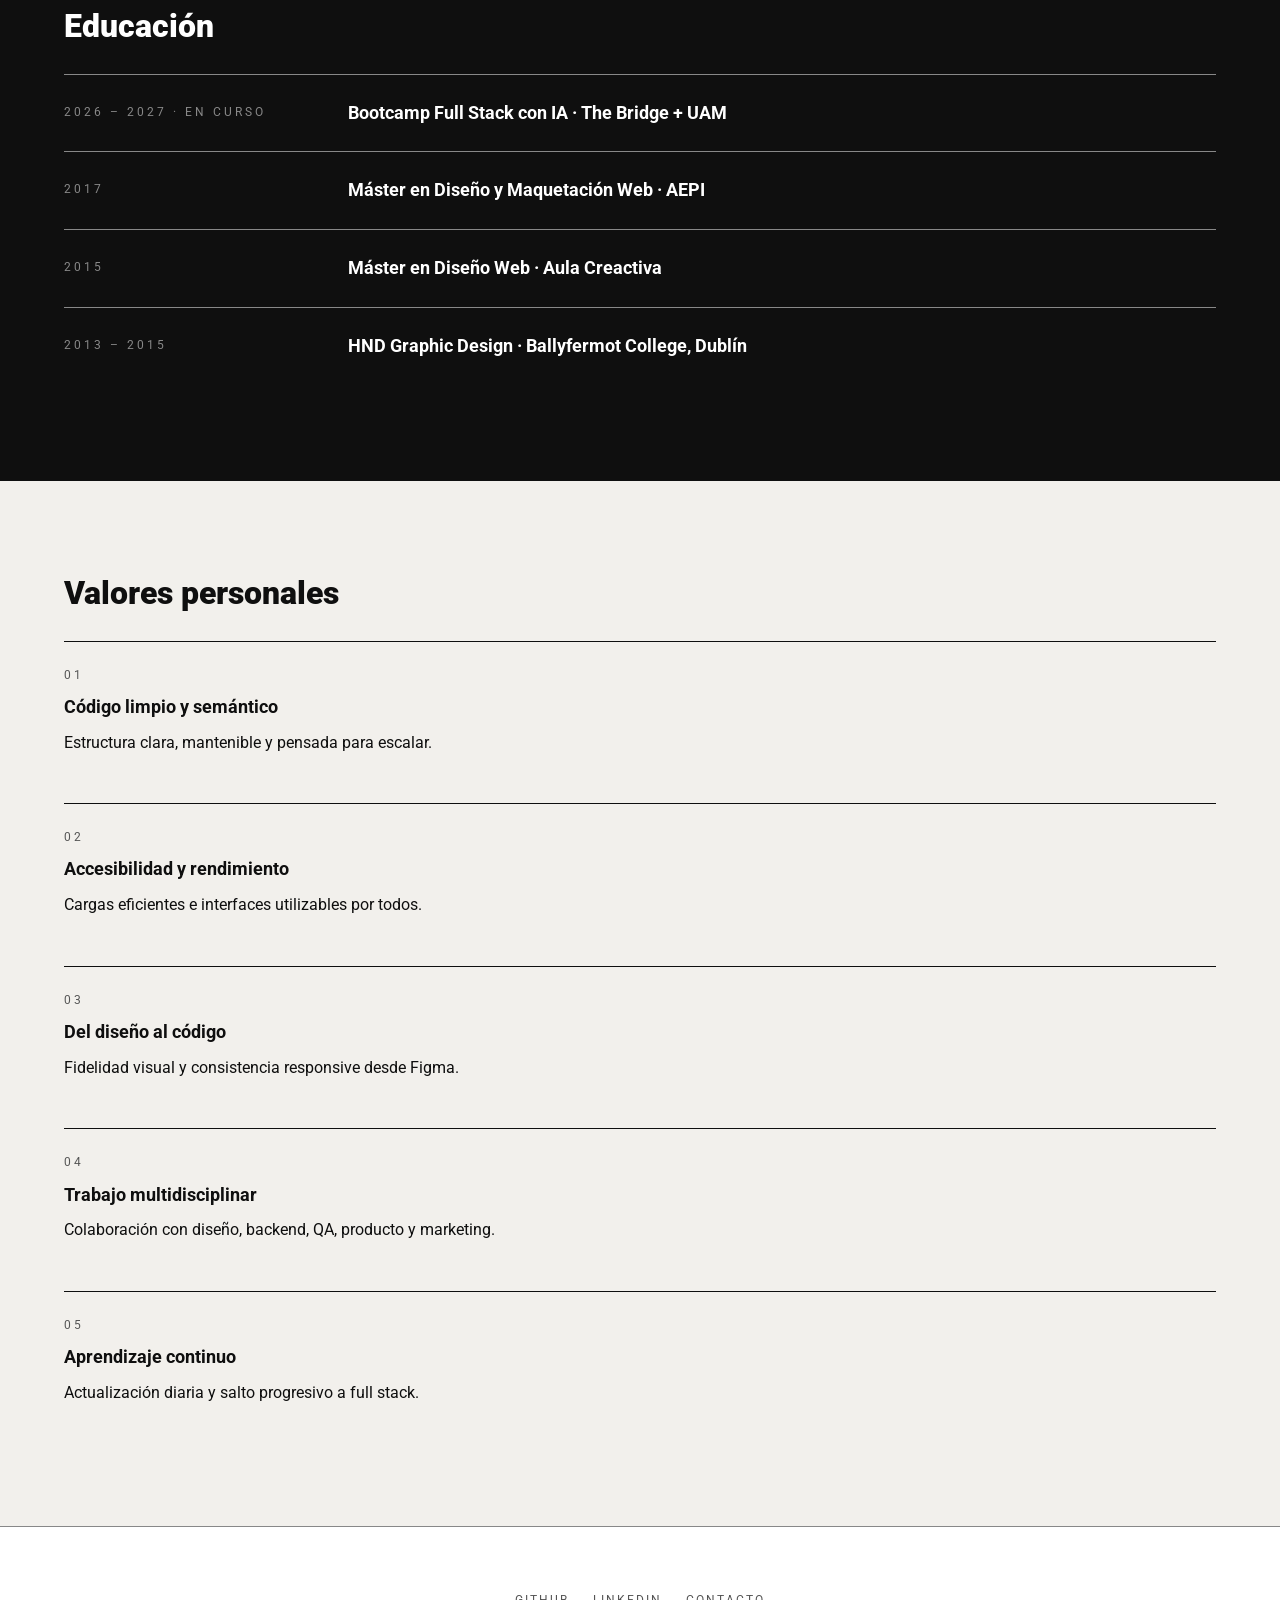
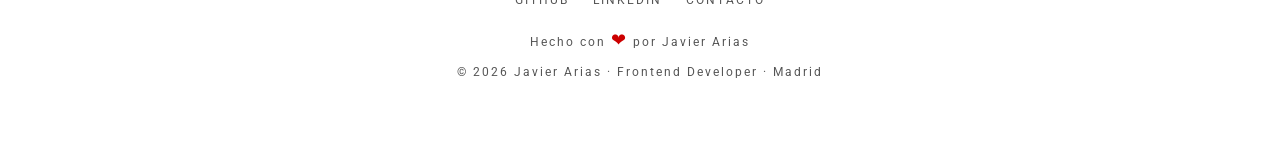
==== commit ed8ad0de: "Retoques css y js en Cheatsheet" ====
--- a/about.html
+++ b/about.html
@@ -1,4 +1,4 @@
-<!DOCTYPE html>
+<!doctype html>
 <html lang="es">
   <head>
     <meta charset="UTF-8" />
@@ -34,7 +34,7 @@
             <figure class="polaroid">
               <img
                 class="polaroid__img"
-                src="https://res.cloudinary.com/z6bhb6c7/image/upload/v1794503310/ilustracion-about.png"
+                src="https://res.cloudinary.com/z6bhb6c7/image/upload/v1795552207/about.jpg"
                 alt="Ilustración de Javier Arias"
               />
               <figcaption class="polaroid__caption">Javier Arias</figcaption>
@@ -84,7 +84,9 @@
             <li class="about__item">
               <p class="about__date">May 2016 – Abr 2026</p>
               <div class="about__body">
-                <h3 class="about__item-title">Frontend UI Developer · ¡HOLA!</h3>
+                <h3 class="about__item-title">
+                  Frontend UI Developer · ¡HOLA!
+                </h3>
                 <ul class="about__tasks">
                   <li>
                     Maquetación de la web principal, landing pages, newsletters
@@ -193,9 +195,7 @@
             <li class="about__card">
               <span class="about__card-num">04</span>
               <h3 class="about__item-title">Trabajo multidisciplinar</h3>
-              <p>
-                Colaboración con diseño, backend, QA, producto y marketing.
-              </p>
+              <p>Colaboración con diseño, backend, QA, producto y marketing.</p>
             </li>
             <li class="about__card">
               <span class="about__card-num">05</span>
--- a/css/styles.css
+++ b/css/styles.css
@@ -37,6 +37,13 @@
   --space-2xl: 3rem; /* 48px */
   --space-3xl: 4rem; /* 64px */
   --space-4xl: 6rem; /* 96px */
+
+  /* Modo oscuro */
+  --dm-bg: #121212;
+  --dm-surface: #1c1c1c;
+  --dm-text: #ececec;
+  --dm-muted: #b5b5b5;
+  --dm-border: #444;
 }
 
 body {
@@ -70,6 +77,7 @@
   z-index: 1000;
   padding: var(--space-md) var(--space-xl);
   border-bottom: 1px solid var(--color-light);
+  box-shadow: 0 4px 6px rgba(0, 0, 0, 0.3);
 }
 
 .nav__main {
@@ -521,7 +529,7 @@
   flex-direction: column;
   align-items: center;
   gap: var(--space-2xl);
-  padding-top: var(--space-xl);
+  padding-top: var(--space-sm);
 }
 
 .about__text {
@@ -552,7 +560,7 @@
   flex: 0 0 auto;
   width: 100%;
   max-width: 320px;
-  padding: var(--space-md) var(--space-md) var(--space-sm);
+  padding: var(--space-sm);
   background-color: var(--color-white);
   box-shadow: 0 12px 30px
     color-mix(in srgb, var(--color-black) 45%, transparent);
@@ -654,6 +662,279 @@
   font-size: var(--font-size-2xs);
   letter-spacing: 3px;
   color: var(--color-secondary);
+}
+
+/* SKILLS */
+
+.skills__list {
+  display: flex;
+  flex-wrap: wrap;
+  gap: var(--space-lg);
+}
+
+.skill__card {
+  display: flex;
+  flex-direction: column;
+  gap: var(--space-md);
+  flex: 1 1 calc(25% - var(--space-lg));
+  min-width: 220px;
+  padding: var(--space-lg);
+  border: 1px solid var(--color-light);
+  background-color: var(--color-light);
+  color: var(--color-text);
+}
+
+.skill__icon {
+  flex-shrink: 0;
+}
+
+.skill__icon img {
+  width: 32px;
+  height: 32px;
+  object-fit: contain;
+}
+
+.skill__info {
+  display: flex;
+  flex-direction: column;
+  gap: var(--space-xs);
+}
+
+.skill__name {
+  font-size: var(--font-size-lg);
+  font-weight: var(--font-weight-medium);
+  line-height: 1.2;
+  color: var(--color-dark);
+}
+
+.skill__level {
+  font-size: var(--font-size-2xs);
+  letter-spacing: 3px;
+  text-transform: uppercase;
+  color: var(--color-secondary);
+}
+
+.skill__description {
+  font-size: var(--font-size-xs);
+  color: var(--color-text);
+}
+
+.skill__tags {
+  display: flex;
+  flex-wrap: wrap;
+  gap: var(--space-xs);
+  margin-top: var(--space-xs);
+}
+
+.skill__tags li {
+  padding: var(--space-3xs) var(--space-sm);
+  border: 1px solid var(--color-dark);
+  font-size: var(--font-size-2xs);
+  letter-spacing: 1px;
+  color: var(--color-dark);
+}
+
+/* CHEATSHEETS */
+
+.cheatsheets__list {
+  display: flex;
+  flex-wrap: wrap;
+  gap: var(--space-lg);
+}
+
+.cheatsheet__card {
+  display: flex;
+  flex-direction: column;
+  align-items: center;
+  justify-content: center;
+  gap: var(--space-md);
+  flex: 1 1 calc(33.333% - var(--space-lg));
+  min-width: 220px;
+  padding: var(--space-lg);
+  border: 1px solid var(--color-light);
+  background-color: var(--color-light);
+  color: var(--color-text);
+  transition:
+    transform 0.2s ease,
+    box-shadow 0.2s ease;
+}
+
+.cheatsheet__card:hover,
+.cheatsheet__card:focus-visible {
+  transform: translateY(-4px);
+  box-shadow: 0 12px 30px
+    color-mix(in srgb, var(--color-black) 45%, transparent);
+}
+
+.cheatsheet__icon {
+  width: 60px;
+  height: 60px;
+  object-fit: contain;
+}
+
+.cheatsheet__name {
+  font-size: var(--font-size-lg);
+  font-weight: var(--font-weight-medium);
+  line-height: 1.2;
+  color: var(--color-dark);
+}
+
+/* MODO OSCURO */
+
+.header__actions {
+  display: flex;
+  align-items: center;
+  gap: var(--space-lg);
+}
+
+.theme__toggle {
+  display: flex;
+  align-items: center;
+  justify-content: center;
+  padding: 0;
+  background: none;
+  border: 0;
+  color: var(--color-white);
+  cursor: pointer;
+  transition: color 0.2s;
+}
+
+.theme__toggle:hover {
+  color: var(--color-grey);
+}
+
+.theme__toggle:focus-visible {
+  outline: 2px solid var(--color-white);
+  outline-offset: 3px;
+}
+
+.theme__icon {
+  width: 22px;
+  height: 22px;
+}
+
+.theme__icon--sun {
+  display: none;
+}
+
+.dark-mode .theme__icon--sun {
+  display: block;
+}
+
+.dark-mode .theme__icon--moon {
+  display: none;
+}
+
+.dark-mode {
+  background-color: var(--dm-bg);
+  color: var(--dm-text);
+  color-scheme: dark;
+}
+
+.dark-mode .header__main {
+  border-bottom-color: var(--dm-border);
+}
+
+.dark-mode .section--light,
+.dark-mode .contact {
+  background-color: var(--dm-surface);
+  color: var(--dm-text);
+}
+
+.dark-mode .section__role--tag,
+.dark-mode .section__description,
+.dark-mode .section--light .about__heading,
+.dark-mode .contact__title,
+.dark-mode .contact__intro,
+.dark-mode .about__card {
+  color: var(--dm-text);
+}
+
+.dark-mode .section--light .about__date,
+.dark-mode .about__card-num,
+.dark-mode .contact__tag,
+.dark-mode .contact__label {
+  color: var(--dm-muted);
+}
+
+.dark-mode .about__card {
+  border-top-color: var(--dm-border);
+}
+
+.dark-mode .contact__input {
+  background-color: var(--dm-bg);
+  border-color: var(--color-grey);
+  color: var(--dm-text);
+}
+
+.dark-mode .contact__input::placeholder {
+  color: var(--dm-muted);
+}
+
+.dark-mode .contact__input:focus-visible,
+.dark-mode .contact__submit:focus-visible {
+  outline-color: var(--color-white);
+}
+
+.dark-mode .contact__submit {
+  background-color: var(--color-white);
+  border-color: var(--color-white);
+  color: var(--color-dark);
+}
+
+.dark-mode .contact__submit:hover,
+.dark-mode .contact__submit:focus-visible {
+  background-color: transparent;
+  color: var(--color-white);
+}
+
+.dark-mode .footer {
+  background-color: var(--color-dark);
+  border-top-color: var(--dm-border);
+  color: var(--dm-muted);
+}
+
+.dark-mode .footer__nav a {
+  color: var(--dm-muted);
+}
+
+.dark-mode .footer__nav a:hover,
+.dark-mode .footer__nav a:focus-visible {
+  color: var(--color-white);
+}
+
+/* Tarjetas de skills */
+.dark-mode .skill__card {
+  border-color: var(--dm-border);
+  background-color: var(--dm-surface);
+}
+
+.dark-mode .skill__name {
+  color: var(--dm-text);
+}
+
+.dark-mode .skill__level,
+.dark-mode .skill__description {
+  color: var(--dm-muted);
+}
+
+.dark-mode .skill__tags li {
+  border-color: var(--color-grey);
+  color: var(--dm-text);
+}
+
+.dark-mode .cheatsheet__card {
+  border-color: var(--dm-border);
+  background-color: var(--dm-surface);
+  color: var(--dm-text);
+}
+
+.dark-mode .cheatsheet__name {
+  color: var(--dm-text);
+}
+
+.dark-mode .skill__icon img[src*='github'] {
+  filter: brightness(0) invert(1);
 }
 
 @media (min-width: 768px) {
@@ -676,7 +957,7 @@
 
   .nav__links {
     flex-direction: row;
-    gap: var(--space-xl);
+    gap: var(--space-lg);
   }
 
   .nav__links--li a {
